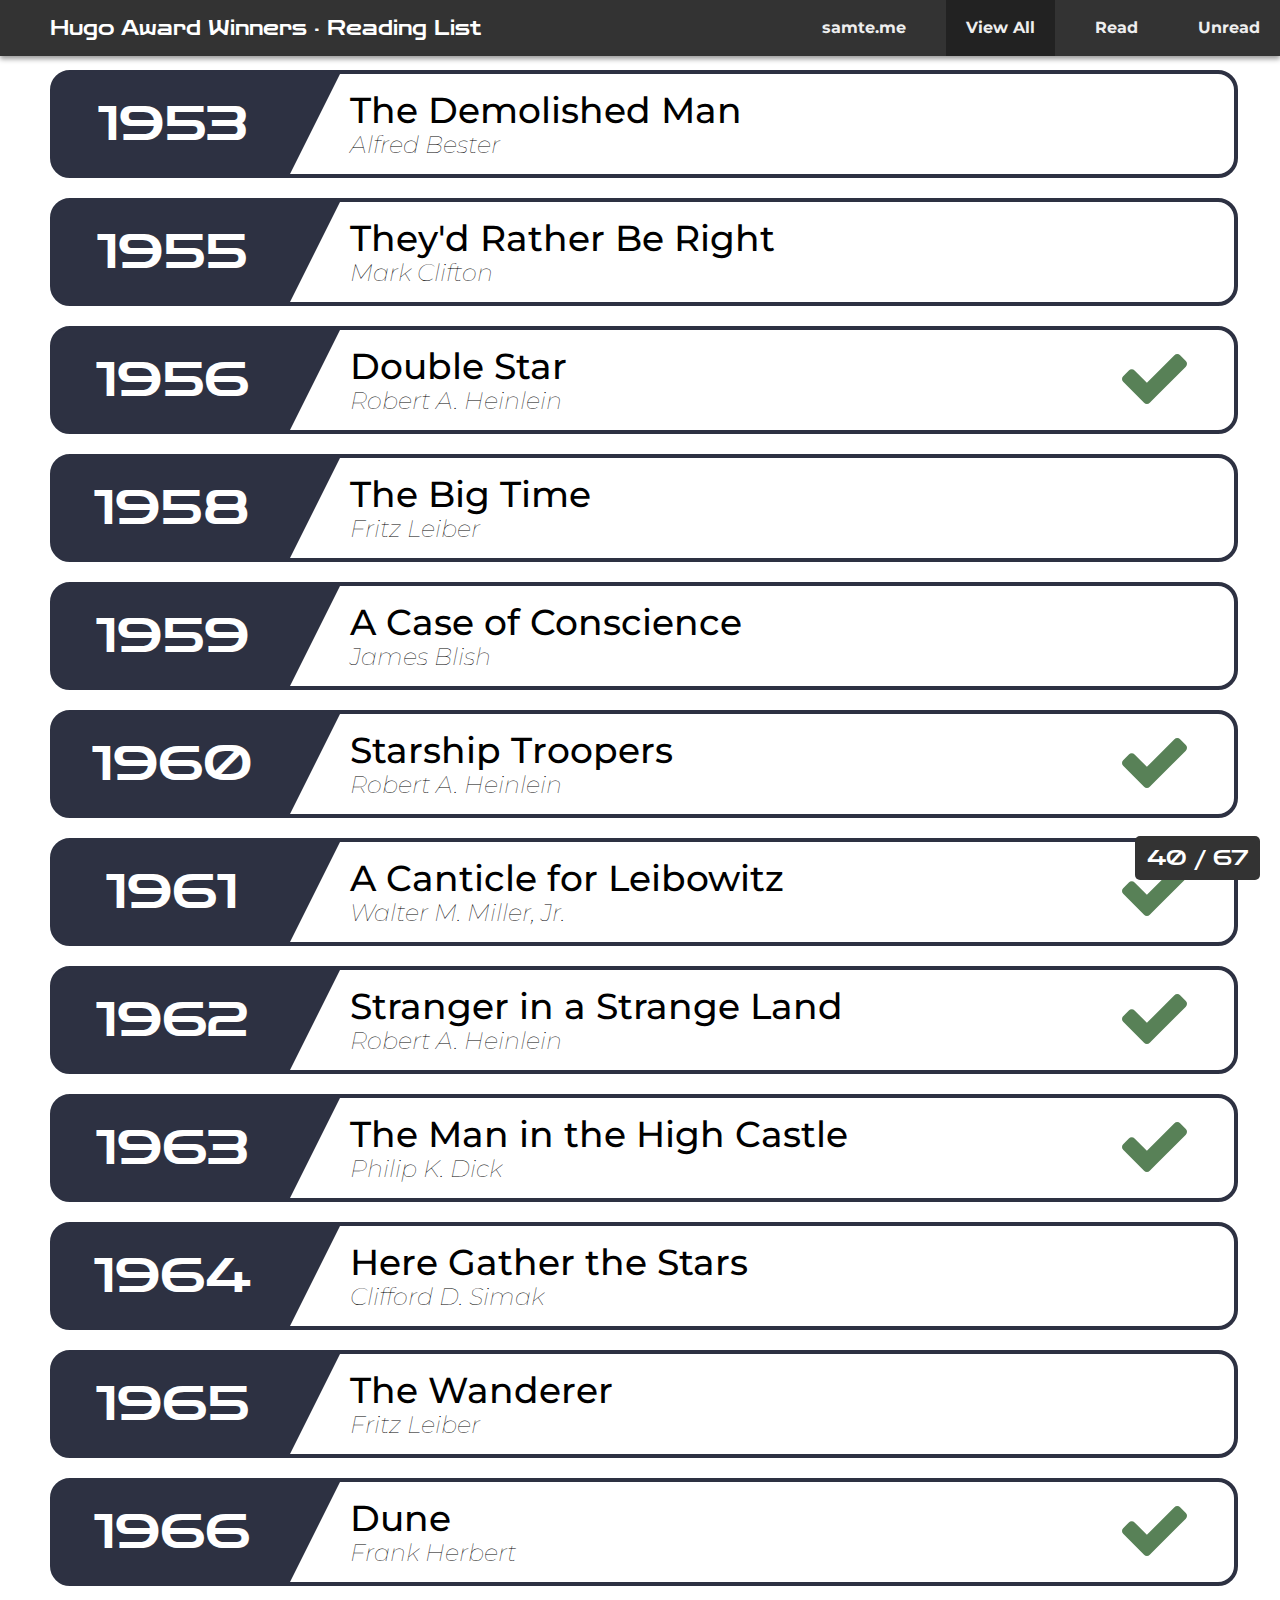
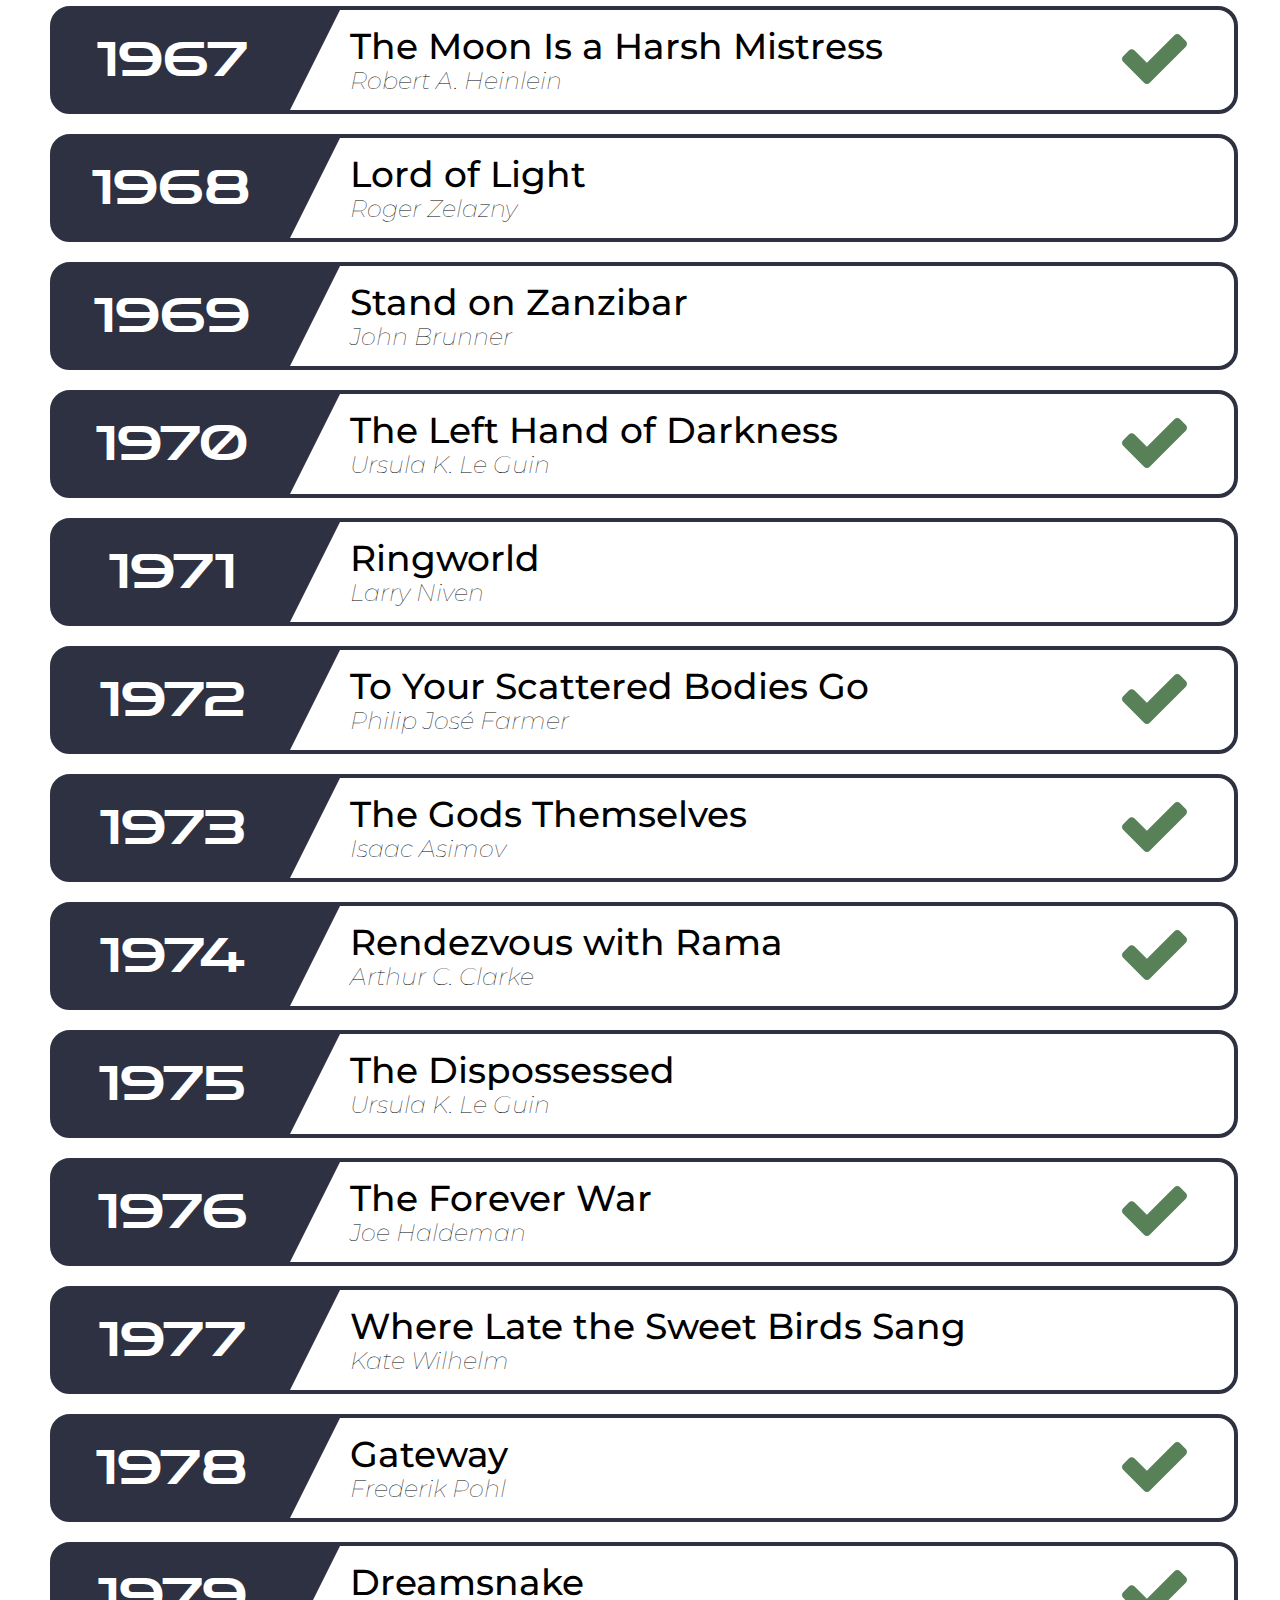
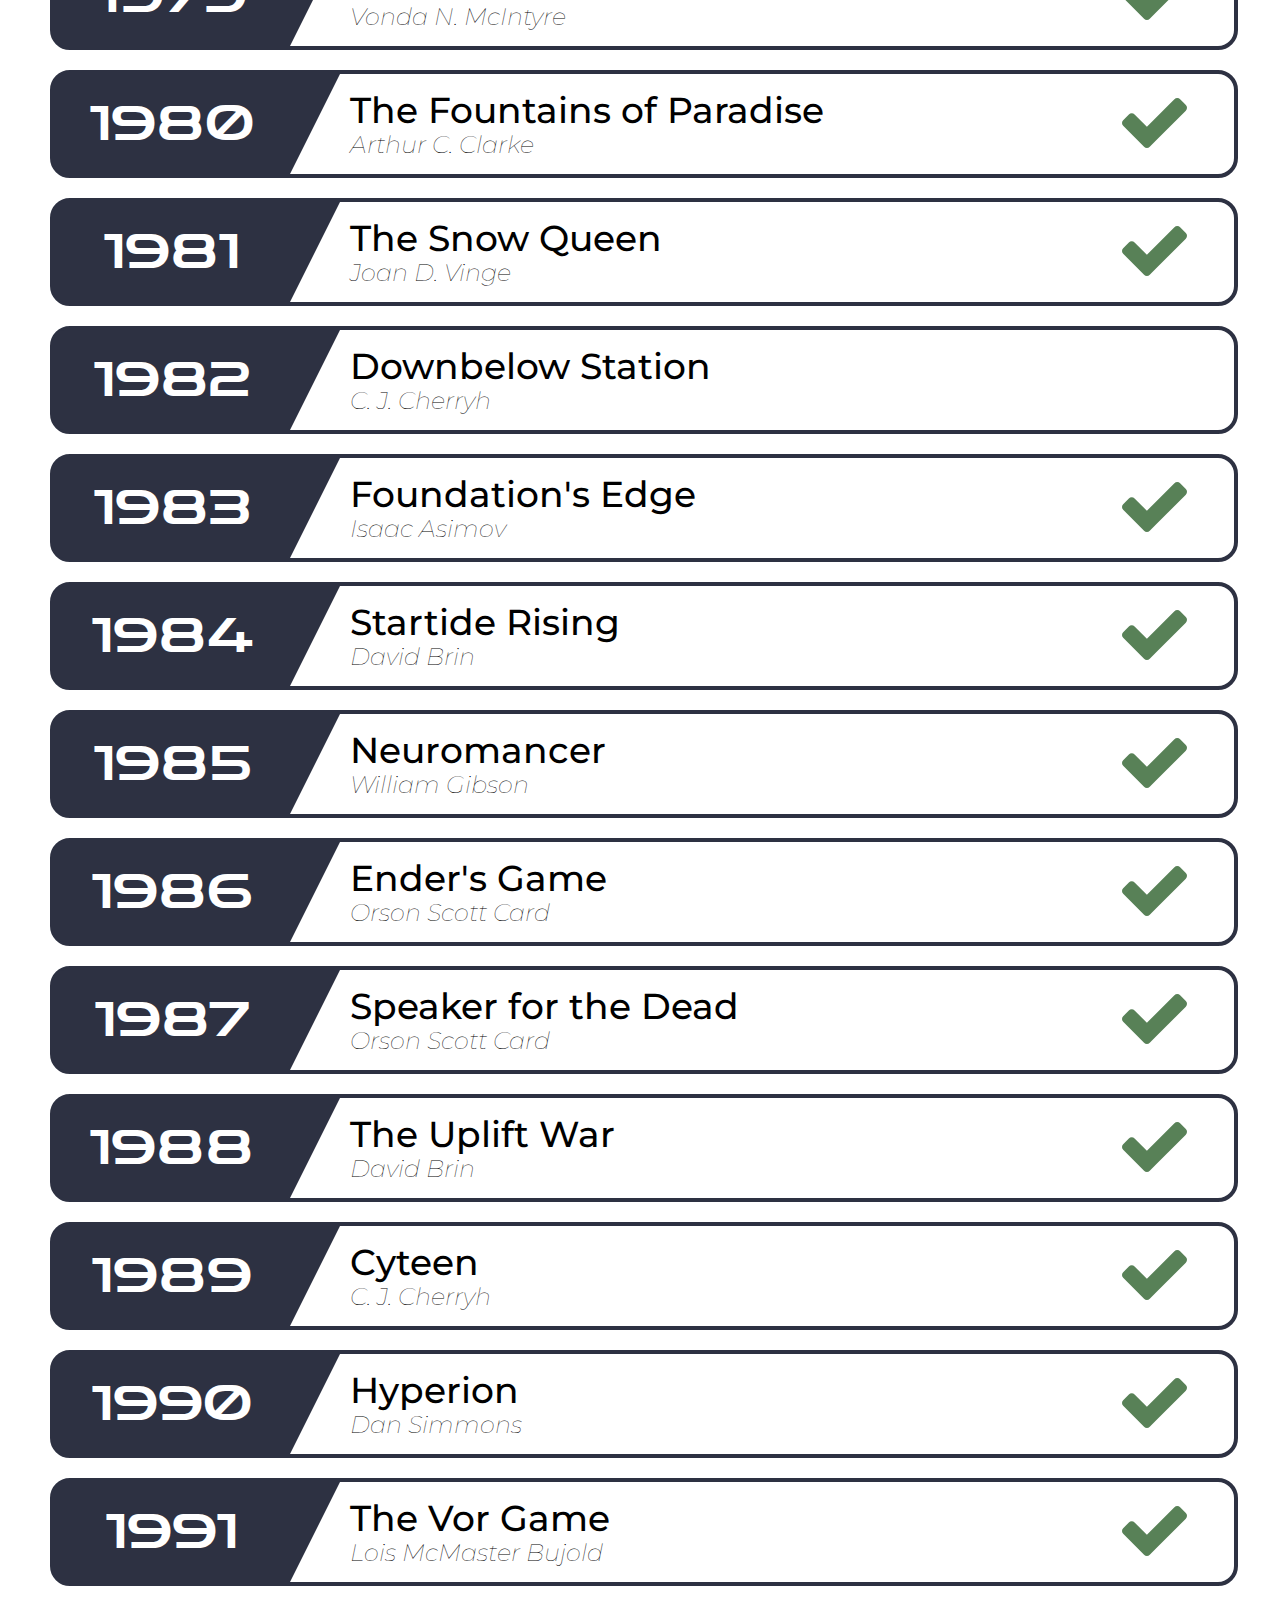
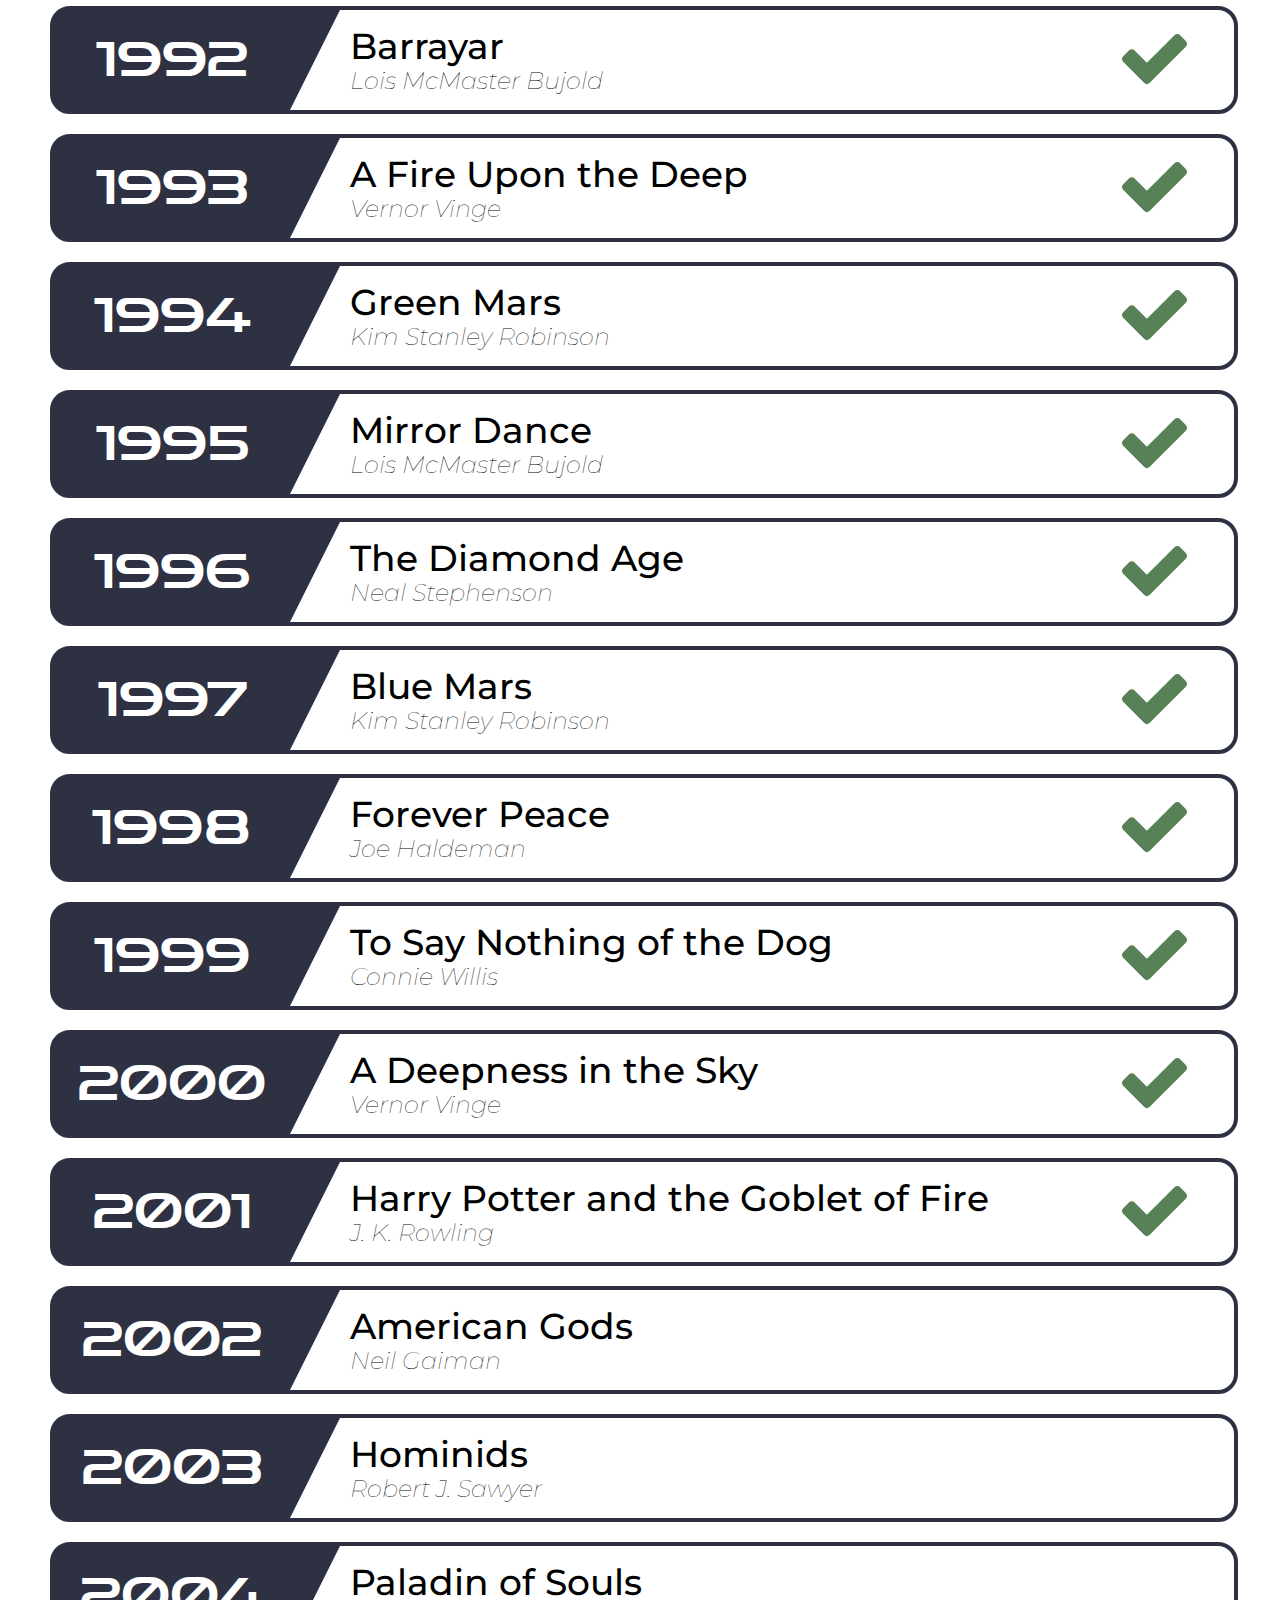
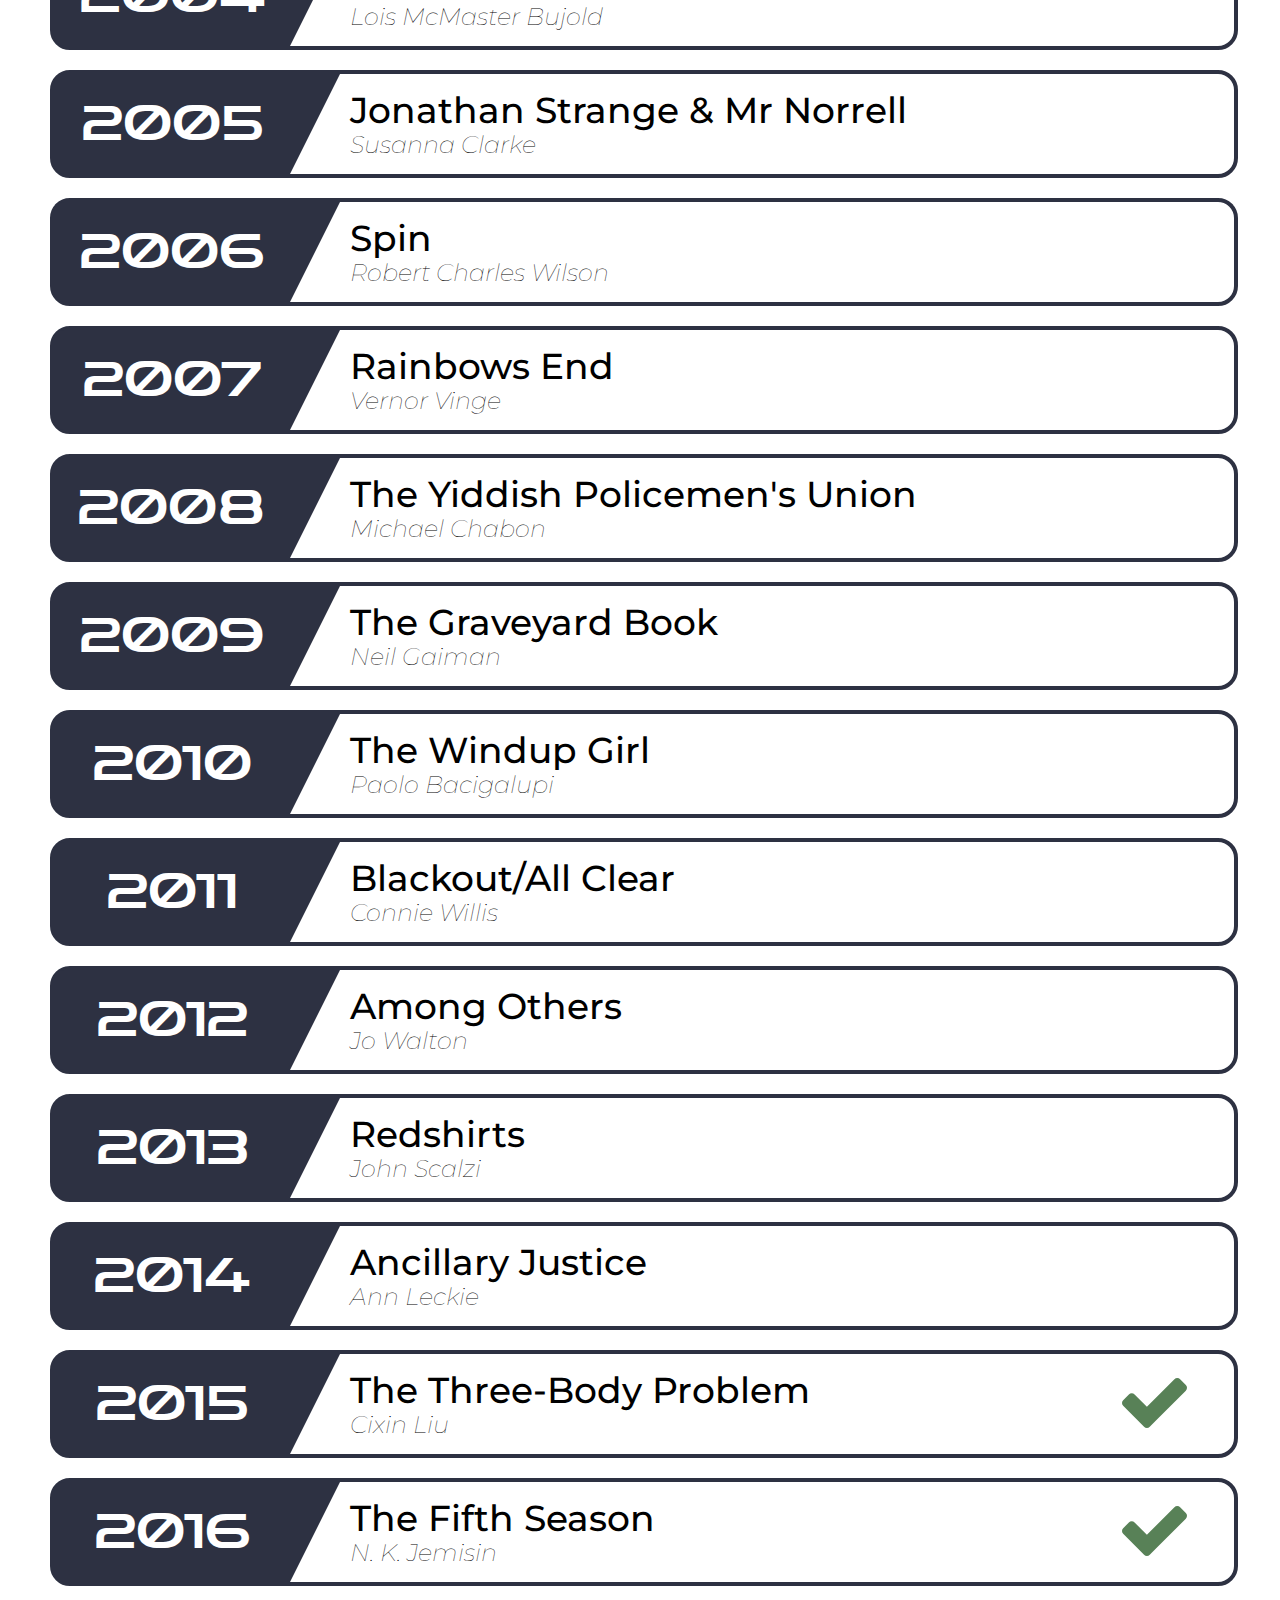
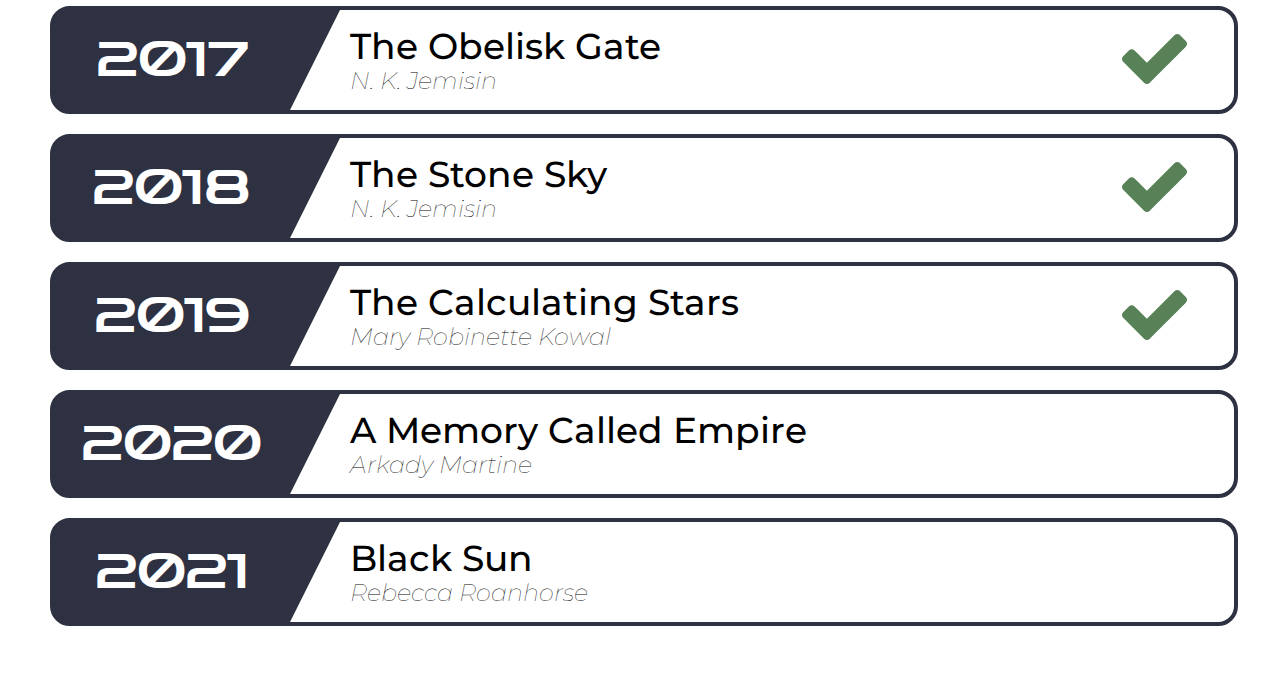
==== hugo.html @ 1e3a509e "Add Hugo Award reading list" ====
<!DOCTYPE html>
<!--[if lte IE 6]><html class="preIE7 preIE8 preIE9"><![endif]-->
<!--[if IE 7]><html class="preIE8 preIE9"><![endif]-->
<!--[if IE 8]><html class="preIE9"><![endif]-->
<!--[if gte IE 9]><!--><html><!--<![endif]-->
<head>
  <meta charset="UTF-8">
  <meta name="viewport" content="width=device-width,initial-scale=1">
    <title>samte.me &middot; Hugo Award List</title>
  <meta name="author" content="Samuel Ellis">
  <meta name="description" content="Samuel Ellis portfolio website">
  <meta name="keywords" content="Samuel Ellis, samte.me, Hugo, Hugo Award">
  <link href="https://fonts.googleapis.com/css2?family=Zen+Dots&display=swap" rel="stylesheet">
  <link href="https://fonts.googleapis.com/css2?family=Montserrat:ital,wght@0,500;1,100&display=swap" rel="stylesheet">
  <link rel="stylesheet" href="reset.css" type="text/css">
  <link rel="stylesheet" href="hugo-style.css" type="text/css">
</head>

<body>

<div class="parent">
  <div class="navbar">
    <div class="navbar-title"><h2>Hugo Award Winners &middot; Reading List</h2></div>
    <div class="menu">
      <ul>
        <a href="http://samte.me"><li>samte.me</li></a>
        <a href="#" onclick="showAll()"><li class="active" id="view-all">View All</li></a>
        <a href="#" onclick="filterRead()"><li id="view-read">Read</li></a>
        <a href="#" onclick="filterUnread()"><li id="view-unread">Unread</li></a>
      </ul>
    </div>
  </div>
</div>

<div id="progress"></div>

<section class="book-list">
  
<div class="book">
  <div class="year"><h2>1953</h2></div><div class="triangle-topleft"></div>
  <div class="vert-stack">
    <div class="title">The Demolished Man</div>
    <div class="author">Alfred Bester</div>
  </div>
  <div class="completed"><img src="check-green.svg"></div>
</div>
<div class="book">
  <div class="year"><h2>1955</h2></div><div class="triangle-topleft"></div>
  <div class="vert-stack">
    <div class="title">They'd Rather Be Right</div>
    <div class="author">Mark Clifton</div>
  </div>
  <div class="completed"><img src="check-green.svg"></div>
</div>
<div class="book already-read">
  <div class="year"><h2>1956</h2></div><div class="triangle-topleft"></div>
  <div class="vert-stack">
    <div class="title">Double Star</div>
    <div class="author">Robert A. Heinlein</div>
  </div>
  <div class="completed"><img src="check-green.svg"></div>
</div>
<div class="book">
  <div class="year"><h2>1958</h2></div><div class="triangle-topleft"></div>
  <div class="vert-stack">
    <div class="title">The Big Time</div>
    <div class="author">Fritz Leiber</div>
  </div>
  <div class="completed"><img src="check-green.svg"></div>
</div>
<div class="book">
  <div class="year"><h2>1959</h2></div><div class="triangle-topleft"></div>
  <div class="vert-stack">
    <div class="title">A Case of Conscience</div>
    <div class="author">James Blish</div>
  </div>
  <div class="completed"><img src="check-green.svg"></div>
</div>
<div class="book already-read">
  <div class="year"><h2>1960</h2></div><div class="triangle-topleft"></div>
  <div class="vert-stack">
    <div class="title">Starship Troopers</div>
    <div class="author">Robert A. Heinlein</div>
  </div>
  <div class="completed"><img src="check-green.svg"></div>
</div>
<div class="book already-read">
  <div class="year"><h2>1961</h2></div><div class="triangle-topleft"></div>
  <div class="vert-stack">
    <div class="title">A Canticle for Leibowitz</div>
    <div class="author">Walter M. Miller, Jr.</div>
  </div>
  <div class="completed"><img src="check-green.svg"></div>
</div>
<div class="book already-read">
  <div class="year"><h2>1962</h2></div><div class="triangle-topleft"></div>
  <div class="vert-stack">
    <div class="title">Stranger in a Strange Land</div>
    <div class="author">Robert A. Heinlein</div>
  </div>
  <div class="completed"><img src="check-green.svg"></div>
</div>
<div class="book already-read">
  <div class="year"><h2>1963</h2></div><div class="triangle-topleft"></div>
  <div class="vert-stack">
    <div class="title">The Man in the High Castle</div>
    <div class="author">Philip K. Dick</div>
  </div>
  <div class="completed"><img src="check-green.svg"></div>
</div>
<div class="book">
  <div class="year"><h2>1964</h2></div><div class="triangle-topleft"></div>
  <div class="vert-stack">
    <div class="title">Here Gather the Stars</div>
    <div class="author">Clifford D. Simak</div>
  </div>
  <div class="completed"><img src="check-green.svg"></div>
</div>
<div class="book">
  <div class="year"><h2>1965</h2></div><div class="triangle-topleft"></div>
  <div class="vert-stack">
    <div class="title">The Wanderer</div>
    <div class="author">Fritz Leiber</div>
  </div>
  <div class="completed"><img src="check-green.svg"></div>
</div>
<div class="book already-read">
  <div class="year"><h2>1966</h2></div><div class="triangle-topleft"></div>
  <div class="vert-stack">
    <div class="title">Dune</div>
    <div class="author">Frank Herbert</div>
  </div>
  <div class="completed"><img src="check-green.svg"></div>
</div>
<div class="book already-read">
  <div class="year"><h2>1967</h2></div><div class="triangle-topleft"></div>
  <div class="vert-stack">
    <div class="title">The Moon Is a Harsh Mistress</div>
    <div class="author">Robert A. Heinlein</div>
  </div>
  <div class="completed"><img src="check-green.svg"></div>
</div>
<div class="book">
  <div class="year"><h2>1968</h2></div><div class="triangle-topleft"></div>
  <div class="vert-stack">
    <div class="title">Lord of Light</div>
    <div class="author">Roger Zelazny</div>
  </div>
  <div class="completed"><img src="check-green.svg"></div>
</div>
<div class="book">
  <div class="year"><h2>1969</h2></div><div class="triangle-topleft"></div>
  <div class="vert-stack">
    <div class="title">Stand on Zanzibar</div>
    <div class="author">John Brunner</div>
  </div>
  <div class="completed"><img src="check-green.svg"></div>
</div>
<div class="book already-read">
  <div class="year"><h2>1970</h2></div><div class="triangle-topleft"></div>
  <div class="vert-stack">
    <div class="title">The Left Hand of Darkness</div>
    <div class="author">Ursula K. Le Guin</div>
  </div>
  <div class="completed"><img src="check-green.svg"></div>
</div>
<div class="book">
  <div class="year"><h2>1971</h2></div><div class="triangle-topleft"></div>
  <div class="vert-stack">
    <div class="title">Ringworld</div>
    <div class="author">Larry Niven</div>
  </div>
  <div class="completed"><img src="check-green.svg"></div>
</div>
<div class="book already-read">
  <div class="year"><h2>1972</h2></div><div class="triangle-topleft"></div>
  <div class="vert-stack">
    <div class="title">To Your Scattered Bodies Go</div>
    <div class="author">Philip José Farmer</div>
  </div>
  <div class="completed"><img src="check-green.svg"></div>
</div>
<div class="book already-read">
  <div class="year"><h2>1973</h2></div><div class="triangle-topleft"></div>
  <div class="vert-stack">
    <div class="title">The Gods Themselves</div>
    <div class="author">Isaac Asimov</div>
  </div>
  <div class="completed"><img src="check-green.svg"></div>
</div>
<div class="book already-read">
  <div class="year"><h2>1974</h2></div><div class="triangle-topleft"></div>
  <div class="vert-stack">
    <div class="title">Rendezvous with Rama</div>
    <div class="author">Arthur C. Clarke</div>
  </div>
  <div class="completed"><img src="check-green.svg"></div>
</div>
<div class="book">
  <div class="year"><h2>1975</h2></div><div class="triangle-topleft"></div>
  <div class="vert-stack">
    <div class="title">The Dispossessed</div>
    <div class="author">Ursula K. Le Guin</div>
  </div>
  <div class="completed"><img src="check-green.svg"></div>
</div>
<div class="book already-read">
  <div class="year"><h2>1976</h2></div><div class="triangle-topleft"></div>
  <div class="vert-stack">
    <div class="title">The Forever War</div>
    <div class="author">Joe Haldeman</div>
  </div>
  <div class="completed"><img src="check-green.svg"></div>
</div>
<div class="book">
  <div class="year"><h2>1977</h2></div><div class="triangle-topleft"></div>
  <div class="vert-stack">
    <div class="title">Where Late the Sweet Birds Sang</div>
    <div class="author">Kate Wilhelm</div>
  </div>
  <div class="completed"><img src="check-green.svg"></div>
</div>
<div class="book already-read">
  <div class="year"><h2>1978</h2></div><div class="triangle-topleft"></div>
  <div class="vert-stack">
    <div class="title">Gateway</div>
    <div class="author">Frederik Pohl</div>
  </div>
  <div class="completed"><img src="check-green.svg"></div>
</div>
<div class="book already-read">
  <div class="year"><h2>1979</h2></div><div class="triangle-topleft"></div>
  <div class="vert-stack">
    <div class="title">Dreamsnake</div>
    <div class="author">Vonda N. McIntyre</div>
  </div>
  <div class="completed"><img src="check-green.svg"></div>
</div>
<div class="book already-read">
  <div class="year"><h2>1980</h2></div><div class="triangle-topleft"></div>
  <div class="vert-stack">
    <div class="title">The Fountains of Paradise</div>
    <div class="author">Arthur C. Clarke</div>
  </div>
  <div class="completed"><img src="check-green.svg"></div>
</div>
<div class="book already-read">
  <div class="year"><h2>1981</h2></div><div class="triangle-topleft"></div>
  <div class="vert-stack">
    <div class="title">The Snow Queen</div>
    <div class="author">Joan D. Vinge</div>
  </div>
  <div class="completed"><img src="check-green.svg"></div>
</div>
<div class="book">
  <div class="year"><h2>1982</h2></div><div class="triangle-topleft"></div>
  <div class="vert-stack">
    <div class="title">Downbelow Station</div>
    <div class="author">C. J. Cherryh</div>
  </div>
  <div class="completed"><img src="check-green.svg"></div>
</div>
<div class="book already-read">
  <div class="year"><h2>1983</h2></div><div class="triangle-topleft"></div>
  <div class="vert-stack">
    <div class="title">Foundation's Edge</div>
    <div class="author">Isaac Asimov</div>
  </div>
  <div class="completed"><img src="check-green.svg"></div>
</div>
<div class="book already-read">
  <div class="year"><h2>1984</h2></div><div class="triangle-topleft"></div>
  <div class="vert-stack">
    <div class="title">Startide Rising</div>
    <div class="author">David Brin</div>
  </div>
  <div class="completed"><img src="check-green.svg"></div>
</div>
<div class="book already-read">
  <div class="year"><h2>1985</h2></div><div class="triangle-topleft"></div>
  <div class="vert-stack">
    <div class="title">Neuromancer</div>
    <div class="author">William Gibson</div>
  </div>
  <div class="completed"><img src="check-green.svg"></div>
</div>
<div class="book already-read">
  <div class="year"><h2>1986</h2></div><div class="triangle-topleft"></div>
  <div class="vert-stack">
    <div class="title">Ender's Game</div>
    <div class="author">Orson Scott Card</div>
  </div>
  <div class="completed"><img src="check-green.svg"></div>
</div>
<div class="book already-read">
  <div class="year"><h2>1987</h2></div><div class="triangle-topleft"></div>
  <div class="vert-stack">
    <div class="title">Speaker for the Dead</div>
    <div class="author">Orson Scott Card</div>
  </div>
  <div class="completed"><img src="check-green.svg"></div>
</div>
<div class="book already-read">
  <div class="year"><h2>1988</h2></div><div class="triangle-topleft"></div>
  <div class="vert-stack">
    <div class="title">The Uplift War</div>
    <div class="author">David Brin</div>
  </div>
  <div class="completed"><img src="check-green.svg"></div>
</div>
<div class="book already-read">
  <div class="year"><h2>1989</h2></div><div class="triangle-topleft"></div>
  <div class="vert-stack">
    <div class="title">Cyteen</div>
    <div class="author">C. J. Cherryh</div>
  </div>
  <div class="completed"><img src="check-green.svg"></div>
</div>
<div class="book already-read">
  <div class="year"><h2>1990</h2></div><div class="triangle-topleft"></div>
  <div class="vert-stack">
    <div class="title">Hyperion</div>
    <div class="author">Dan Simmons</div>
  </div>
  <div class="completed"><img src="check-green.svg"></div>
</div>
<div class="book already-read">
  <div class="year"><h2>1991</h2></div><div class="triangle-topleft"></div>
  <div class="vert-stack">
    <div class="title">The Vor Game</div>
    <div class="author">Lois McMaster Bujold</div>
  </div>
  <div class="completed"><img src="check-green.svg"></div>
</div>
<div class="book already-read">
  <div class="year"><h2>1992</h2></div><div class="triangle-topleft"></div>
  <div class="vert-stack">
    <div class="title">Barrayar</div>
    <div class="author">Lois McMaster Bujold</div>
  </div>
  <div class="completed"><img src="check-green.svg"></div>
</div>
<div class="book already-read">
  <div class="year"><h2>1993</h2></div><div class="triangle-topleft"></div>
  <div class="vert-stack">
    <div class="title">A Fire Upon the Deep</div>
    <div class="author">Vernor Vinge</div>
  </div>
  <div class="completed"><img src="check-green.svg"></div>
</div>
<div class="book already-read">
  <div class="year"><h2>1994</h2></div><div class="triangle-topleft"></div>
  <div class="vert-stack">
    <div class="title">Green Mars</div>
    <div class="author">Kim Stanley Robinson</div>
  </div>
  <div class="completed"><img src="check-green.svg"></div>
</div>
<div class="book already-read">
  <div class="year"><h2>1995</h2></div><div class="triangle-topleft"></div>
  <div class="vert-stack">
    <div class="title">Mirror Dance</div>
    <div class="author">Lois McMaster Bujold</div>
  </div>
  <div class="completed"><img src="check-green.svg"></div>
</div>
<div class="book already-read">
  <div class="year"><h2>1996</h2></div><div class="triangle-topleft"></div>
  <div class="vert-stack">
    <div class="title">The Diamond Age</div>
    <div class="author">Neal Stephenson</div>
  </div>
  <div class="completed"><img src="check-green.svg"></div>
</div>
<div class="book already-read">
  <div class="year"><h2>1997</h2></div><div class="triangle-topleft"></div>
  <div class="vert-stack">
    <div class="title">Blue Mars</div>
    <div class="author">Kim Stanley Robinson</div>
  </div>
  <div class="completed"><img src="check-green.svg"></div>
</div>
<div class="book already-read">
  <div class="year"><h2>1998</h2></div><div class="triangle-topleft"></div>
  <div class="vert-stack">
    <div class="title">Forever Peace</div>
    <div class="author">Joe Haldeman</div>
  </div>
  <div class="completed"><img src="check-green.svg"></div>
</div>
<div class="book already-read">
  <div class="year"><h2>1999</h2></div><div class="triangle-topleft"></div>
  <div class="vert-stack">
    <div class="title">To Say Nothing of the Dog</div>
    <div class="author">Connie Willis</div>
  </div>
  <div class="completed"><img src="check-green.svg"></div>
</div>
<div class="book already-read">
  <div class="year"><h2>2000</h2></div><div class="triangle-topleft"></div>
  <div class="vert-stack">
    <div class="title">A Deepness in the Sky</div>
    <div class="author">Vernor Vinge</div>
  </div>
  <div class="completed"><img src="check-green.svg"></div>
</div>
<div class="book already-read">
  <div class="year"><h2>2001</h2></div><div class="triangle-topleft"></div>
  <div class="vert-stack">
    <div class="title">Harry Potter and the Goblet of Fire</div>
    <div class="author">J. K. Rowling</div>
  </div>
  <div class="completed"><img src="check-green.svg"></div>
</div>
<div class="book">
  <div class="year"><h2>2002</h2></div><div class="triangle-topleft"></div>
  <div class="vert-stack">
    <div class="title">American Gods</div>
    <div class="author">Neil Gaiman</div>
  </div>
  <div class="completed"><img src="check-green.svg"></div>
</div>
<div class="book">
  <div class="year"><h2>2003</h2></div><div class="triangle-topleft"></div>
  <div class="vert-stack">
    <div class="title">Hominids</div>
    <div class="author">Robert J. Sawyer</div>
  </div>
  <div class="completed"><img src="check-green.svg"></div>
</div>
<div class="book">
  <div class="year"><h2>2004</h2></div><div class="triangle-topleft"></div>
  <div class="vert-stack">
    <div class="title">Paladin of Souls</div>
    <div class="author">Lois McMaster Bujold</div>
  </div>
  <div class="completed"><img src="check-green.svg"></div>
</div>
<div class="book">
  <div class="year"><h2>2005</h2></div><div class="triangle-topleft"></div>
  <div class="vert-stack">
    <div class="title">Jonathan Strange & Mr Norrell</div>
    <div class="author">Susanna Clarke</div>
  </div>
  <div class="completed"><img src="check-green.svg"></div>
</div>
<div class="book">
  <div class="year"><h2>2006</h2></div><div class="triangle-topleft"></div>
  <div class="vert-stack">
    <div class="title">Spin</div>
    <div class="author">Robert Charles Wilson</div>
  </div>
  <div class="completed"><img src="check-green.svg"></div>
</div>
<div class="book">
  <div class="year"><h2>2007</h2></div><div class="triangle-topleft"></div>
  <div class="vert-stack">
    <div class="title">Rainbows End</div>
    <div class="author">Vernor Vinge</div>
  </div>
  <div class="completed"><img src="check-green.svg"></div>
</div>
<div class="book">
  <div class="year"><h2>2008</h2></div><div class="triangle-topleft"></div>
  <div class="vert-stack">
    <div class="title">The Yiddish Policemen's Union</div>
    <div class="author">Michael Chabon</div>
  </div>
  <div class="completed"><img src="check-green.svg"></div>
</div>
<div class="book">
  <div class="year"><h2>2009</h2></div><div class="triangle-topleft"></div>
  <div class="vert-stack">
    <div class="title">The Graveyard Book</div>
    <div class="author">Neil Gaiman</div>
  </div>
  <div class="completed"><img src="check-green.svg"></div>
</div>
<div class="book">
  <div class="year"><h2>2010</h2></div><div class="triangle-topleft"></div>
  <div class="vert-stack">
    <div class="title">The Windup Girl</div>
    <div class="author">Paolo Bacigalupi</div>
  </div>
  <div class="completed"><img src="check-green.svg"></div>
</div>
<div class="book">
  <div class="year"><h2>2011</h2></div><div class="triangle-topleft"></div>
  <div class="vert-stack">
    <div class="title">Blackout/All Clear</div>
    <div class="author">Connie Willis</div>
  </div>
  <div class="completed"><img src="check-green.svg"></div>
</div>
<div class="book">
  <div class="year"><h2>2012</h2></div><div class="triangle-topleft"></div>
  <div class="vert-stack">
    <div class="title">Among Others</div>
    <div class="author">Jo Walton</div>
  </div>
  <div class="completed"><img src="check-green.svg"></div>
</div>
<div class="book">
  <div class="year"><h2>2013</h2></div><div class="triangle-topleft"></div>
  <div class="vert-stack">
    <div class="title">Redshirts</div>
    <div class="author">John Scalzi</div>
  </div>
  <div class="completed"><img src="check-green.svg"></div>
</div>
<div class="book">
  <div class="year"><h2>2014</h2></div><div class="triangle-topleft"></div>
  <div class="vert-stack">
    <div class="title">Ancillary Justice</div>
    <div class="author">Ann Leckie</div>
  </div>
  <div class="completed"><img src="check-green.svg"></div>
</div>
<div class="book already-read">
  <div class="year"><h2>2015</h2></div><div class="triangle-topleft"></div>
  <div class="vert-stack">
    <div class="title">The Three-Body Problem</div>
    <div class="author">Cixin Liu</div>
  </div>
  <div class="completed"><img src="check-green.svg"></div>
</div>
<div class="book already-read">
  <div class="year"><h2>2016</h2></div><div class="triangle-topleft"></div>
  <div class="vert-stack">
    <div class="title">The Fifth Season</div>
    <div class="author">N. K. Jemisin</div>
  </div>
  <div class="completed"><img src="check-green.svg"></div>
</div>
<div class="book already-read">
  <div class="year"><h2>2017</h2></div><div class="triangle-topleft"></div>
  <div class="vert-stack">
    <div class="title">The Obelisk Gate</div>
    <div class="author">N. K. Jemisin</div>
  </div>
  <div class="completed"><img src="check-green.svg"></div>
</div>
<div class="book already-read">
  <div class="year"><h2>2018</h2></div><div class="triangle-topleft"></div>
  <div class="vert-stack">
    <div class="title">The Stone Sky</div>
    <div class="author">N. K. Jemisin</div>
  </div>
  <div class="completed"><img src="check-green.svg"></div>
</div>
<div class="book already-read">
  <div class="year"><h2>2019</h2></div><div class="triangle-topleft"></div>
  <div class="vert-stack">
    <div class="title">The Calculating Stars</div>
    <div class="author">Mary Robinette Kowal</div>
  </div>
  <div class="completed"><img src="check-green.svg"></div>
</div>
<div class="book">
  <div class="year"><h2>2020</h2></div><div class="triangle-topleft"></div>
  <div class="vert-stack">
    <div class="title">A Memory Called Empire</div>
    <div class="author">Arkady Martine</div>
  </div>
  <div class="completed"><img src="check-green.svg"></div>
</div>
<div class="book">
  <div class="year"><h2>2021</h2></div><div class="triangle-topleft"></div>
  <div class="vert-stack">
    <div class="title">Black Sun</div>
    <div class="author">Rebecca Roanhorse</div>
  </div>
  <div class="completed"><img src="check-green.svg"></div>
</div>


</section>

</body>  

<script type="text/javascript" src="hugo.js"></script>

</html>
---- hugo-style.css ----
/*
Basic Styling
*/

* {
  font-family: 'Montserrat', Helvetica, sans-serif;
}

body {
  font-family: 'Montserrat', Helvetica, sans-serif;
}

/*
Navbar
*/

.parent {
  position: fixed;
  top: 0;
  left: 0;
  margin: auto;
  width: 100%;
  box-shadow: 0 3px 5px 0 rgba(0,0,0,.4);
}
.navbar {
  display: flex;
  justify-content: space-between;
  background-color: #333;
}
.navbar-title {
	display: flex;
}
.navbar-title h2 {
	display: flex;
	align-items: center;
	padding-left: 50px;
	font-family: 'Zen Dots', cursive;
	font-size: 20px;	
	color: #fff;
}
.menu {
  display: flex;
  align-items: center;
}
.menu ul {
  display: flex;
  justify-content: flex-end;
  align-items: center;
  list-style: none;
}
.menu li {
  padding: 20px;
  margin-left: 20px;
  font-size: 16px;
  font-weight: bold;
}
.menu li:hover {
	background-color: #222;
}
.menu li.active {
	background-color: #222;
}
.menu a {
	text-decoration: none;
	color: #eee;
}

/*
Progress tracker
*/

#progress {
	position: fixed;
	background-color: #333;
	bottom: 20px;
	right: 20px;
	padding: 12px;
	border-radius: 5px;
	font-family: 'Zen Dots', cursive;
	font-size: 20px;	
	color: #fff;
}

/*
Book list holder
*/

.book-list {
	padding: 50px;
	display: flex;
	flex-direction: column;
}

/*
Individual Book styling
*/

.triangle-topleft {
	width: 0;
	height: 0;
	border-style: solid;
	border-width: 100px 50px 0 0;
	border-color: #2d3142 transparent transparent transparent;
}

.book {
	display: flex;
	flex-direction: row;
	align-items: center;
	width: 100%;
	margin-top: 20px;
	height: 100px;
	border: 4px solid #2D3142;
	border-radius: 20px;
}

.book > .completed {
	display: none;
}
.already-read > .completed {
	display: block;
}

.year {
	display: flex;
	flex-basis: 20%;
	height: 100%;
	border-radius: 10px 0 0 10px;
	background-color: #2D3142;
	align-items: center;
	justify-content: center;
}
.year > h2 {
	font-family: 'Zen Dots', cursive;
	font-size: 48px;	
	color: #fff;
}

.vert-stack {
	display: flex;
	flex-direction: column;
	flex-basis: 65%;
	padding-left: 10px;
}

.title {
	font-size: 36px;
	font-weight: 500;
	padding-bottom: 5px;
}

.author {
	font-weight: 100;
	font-style: italic;
	font-size: 24px;
}

.completed {
	padding: 5px;
}
.completed > img {
	height: 50px;
}

/*
Used to hide elements when filtering
*/

.hidden {
	display: none;
}
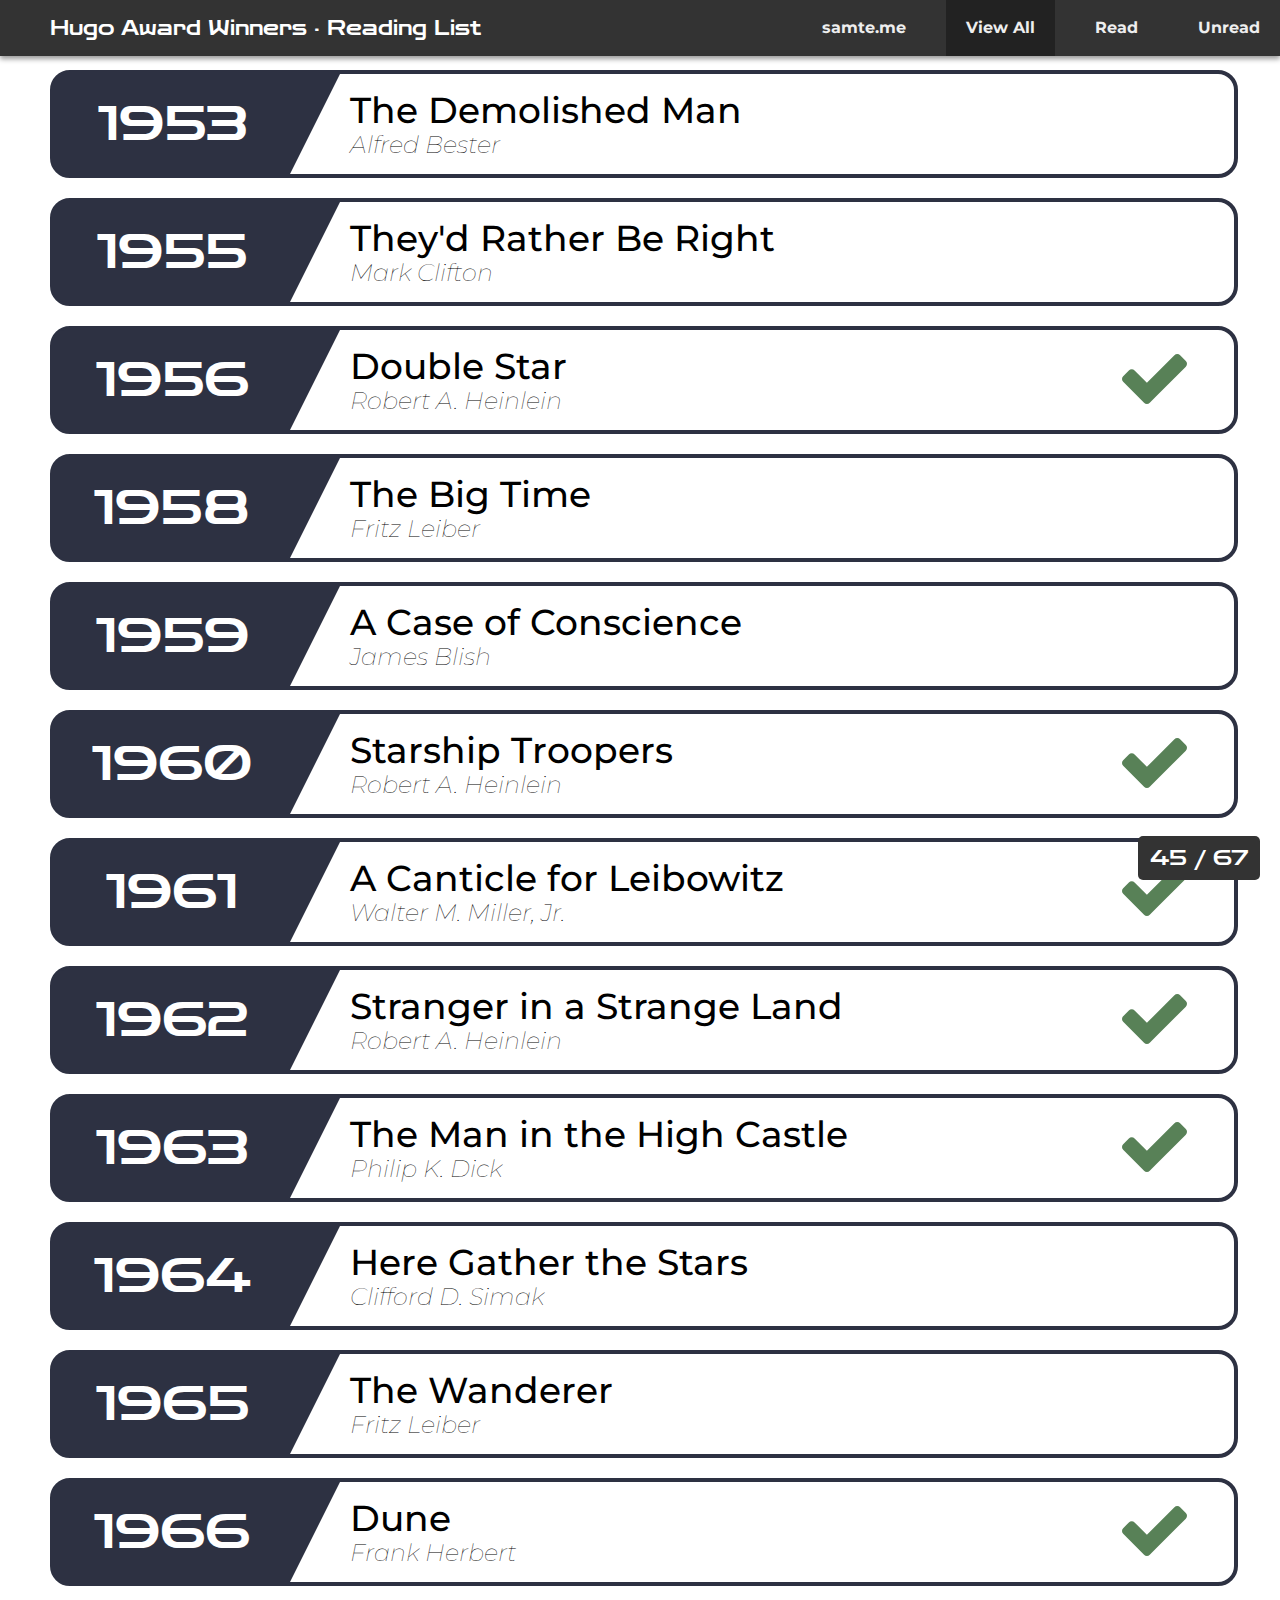
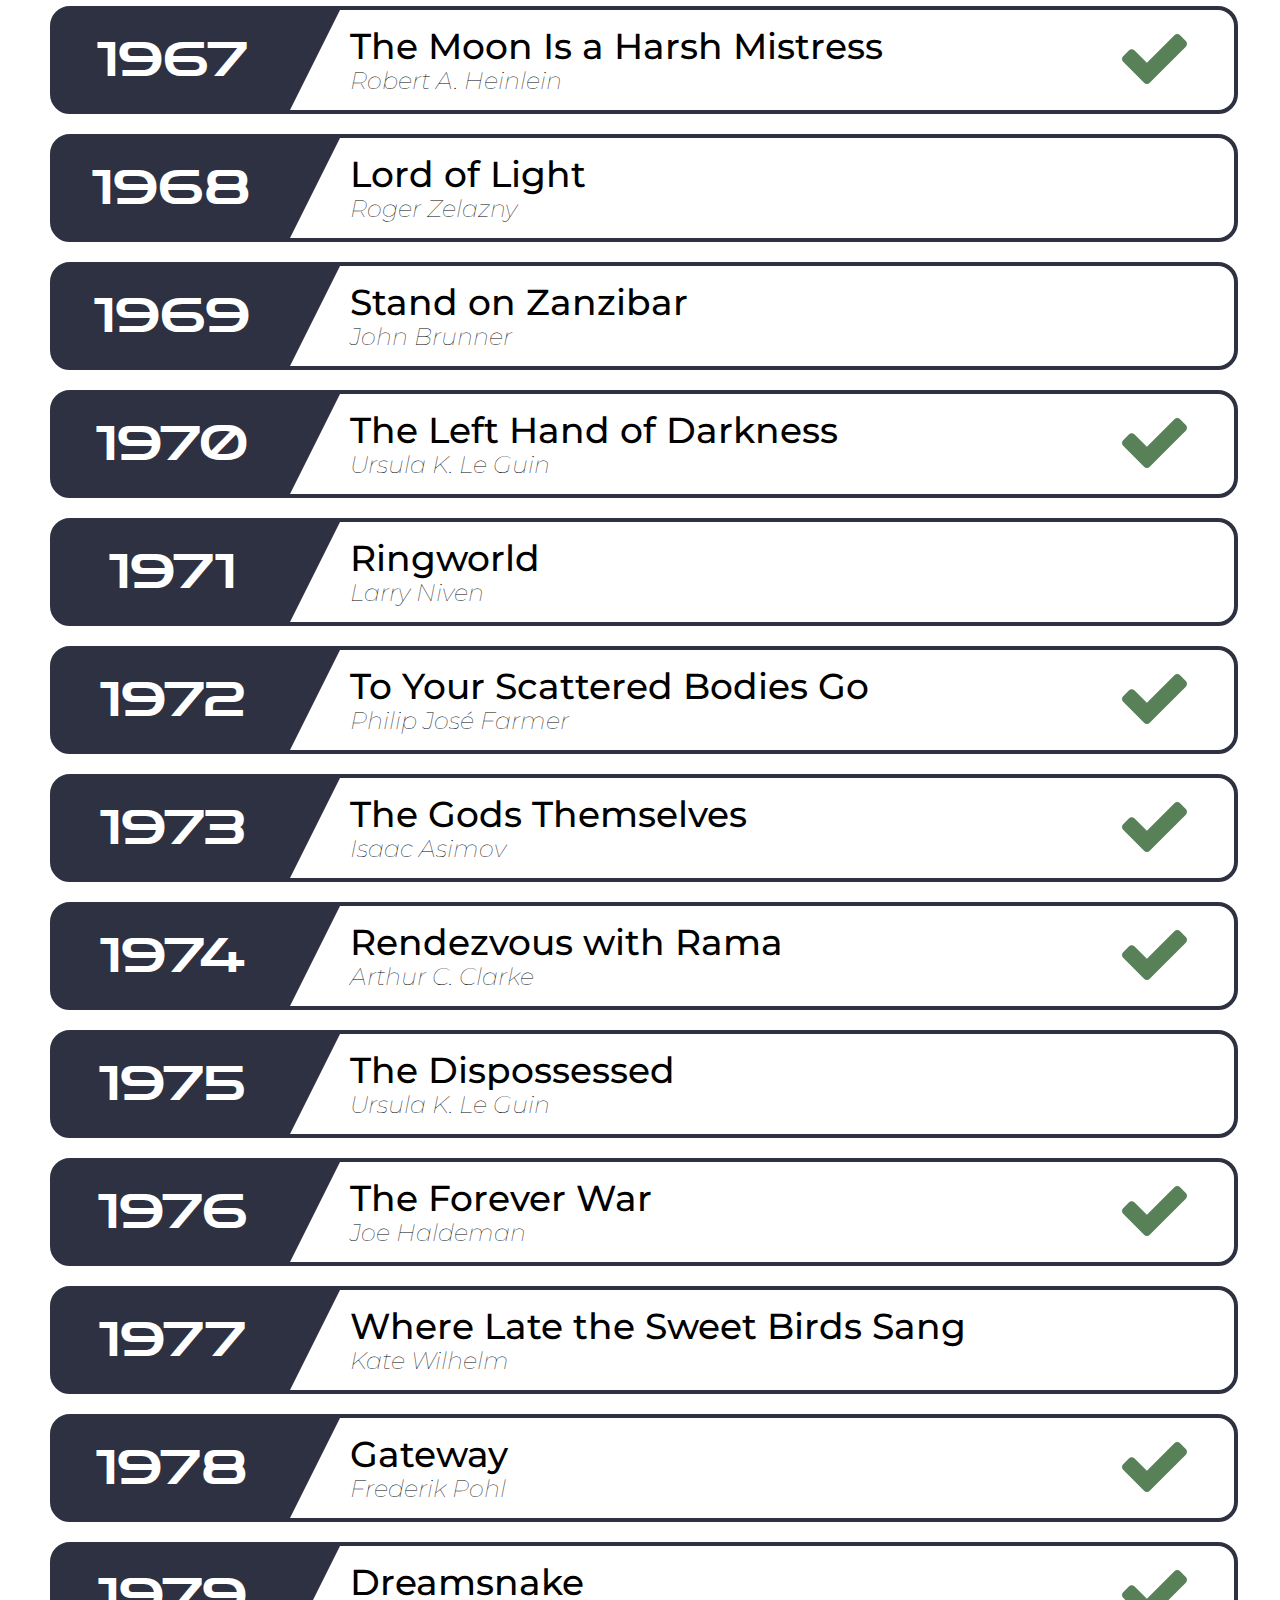
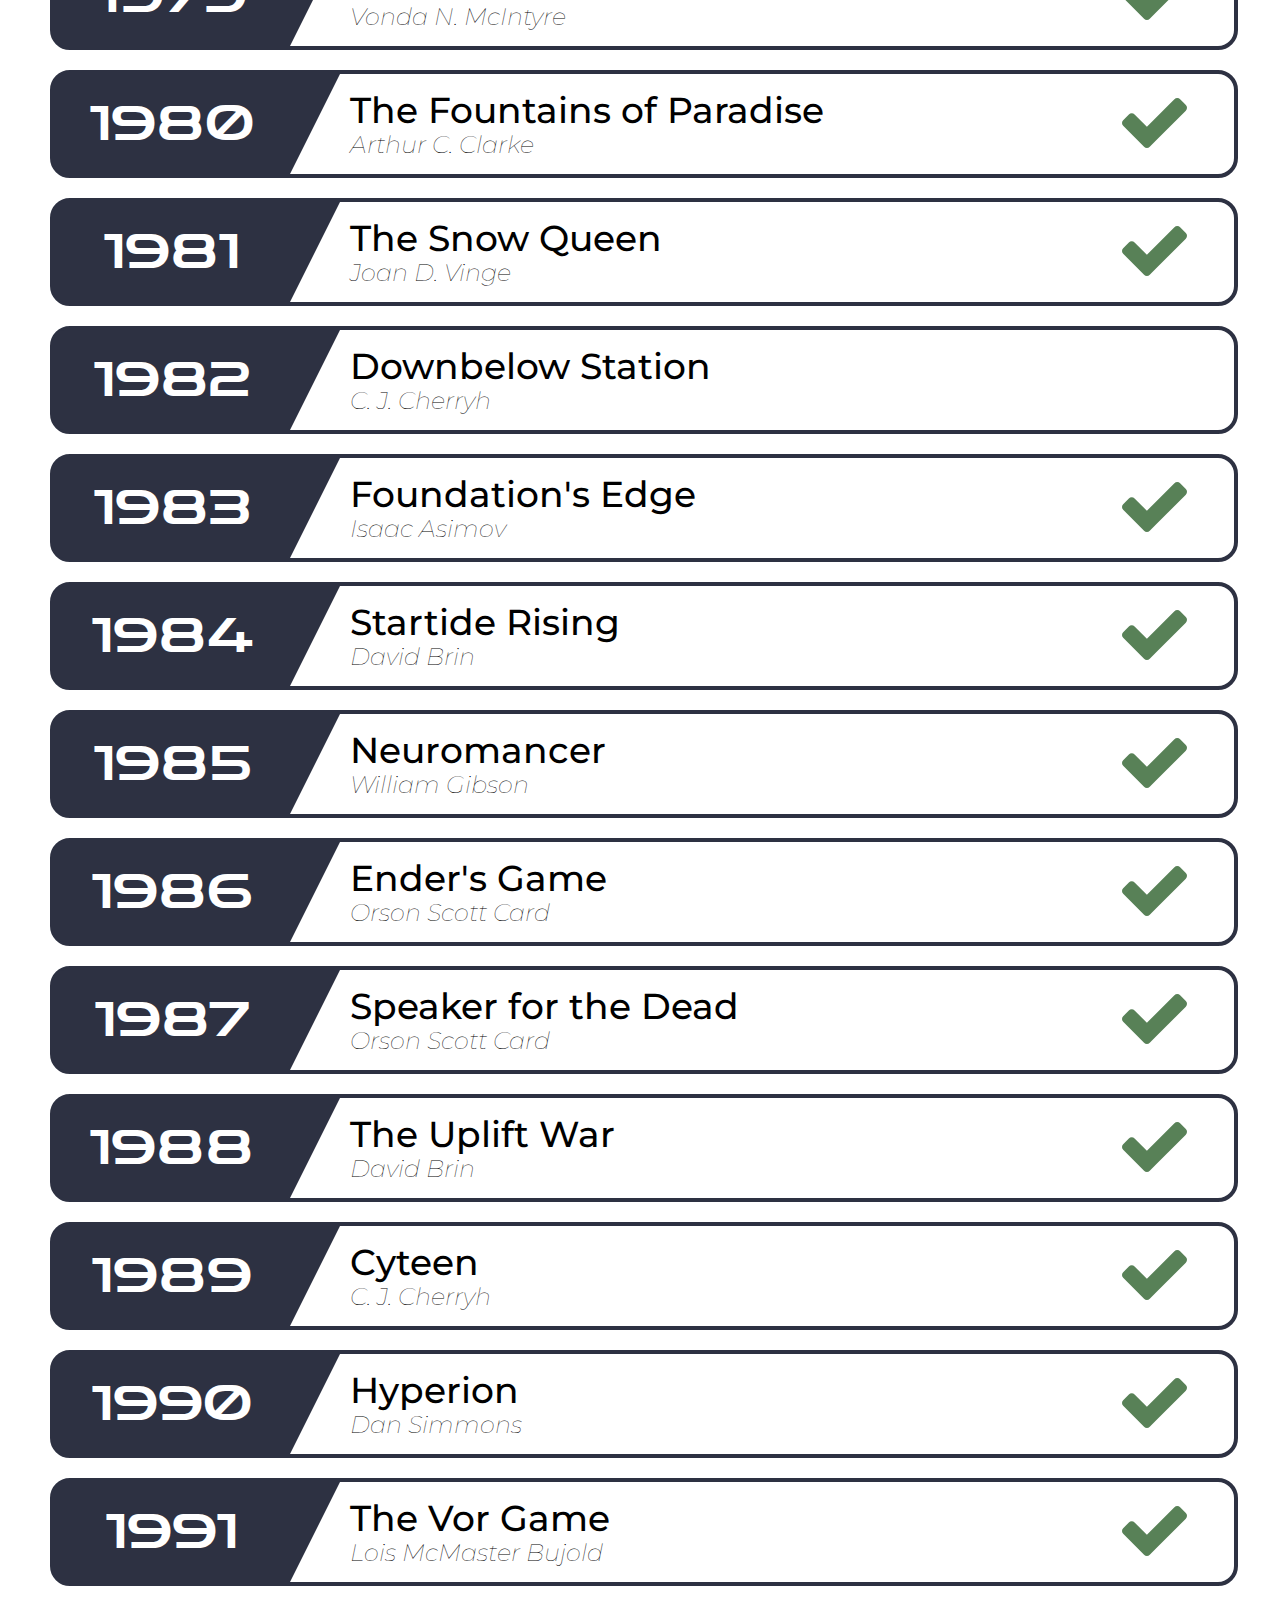
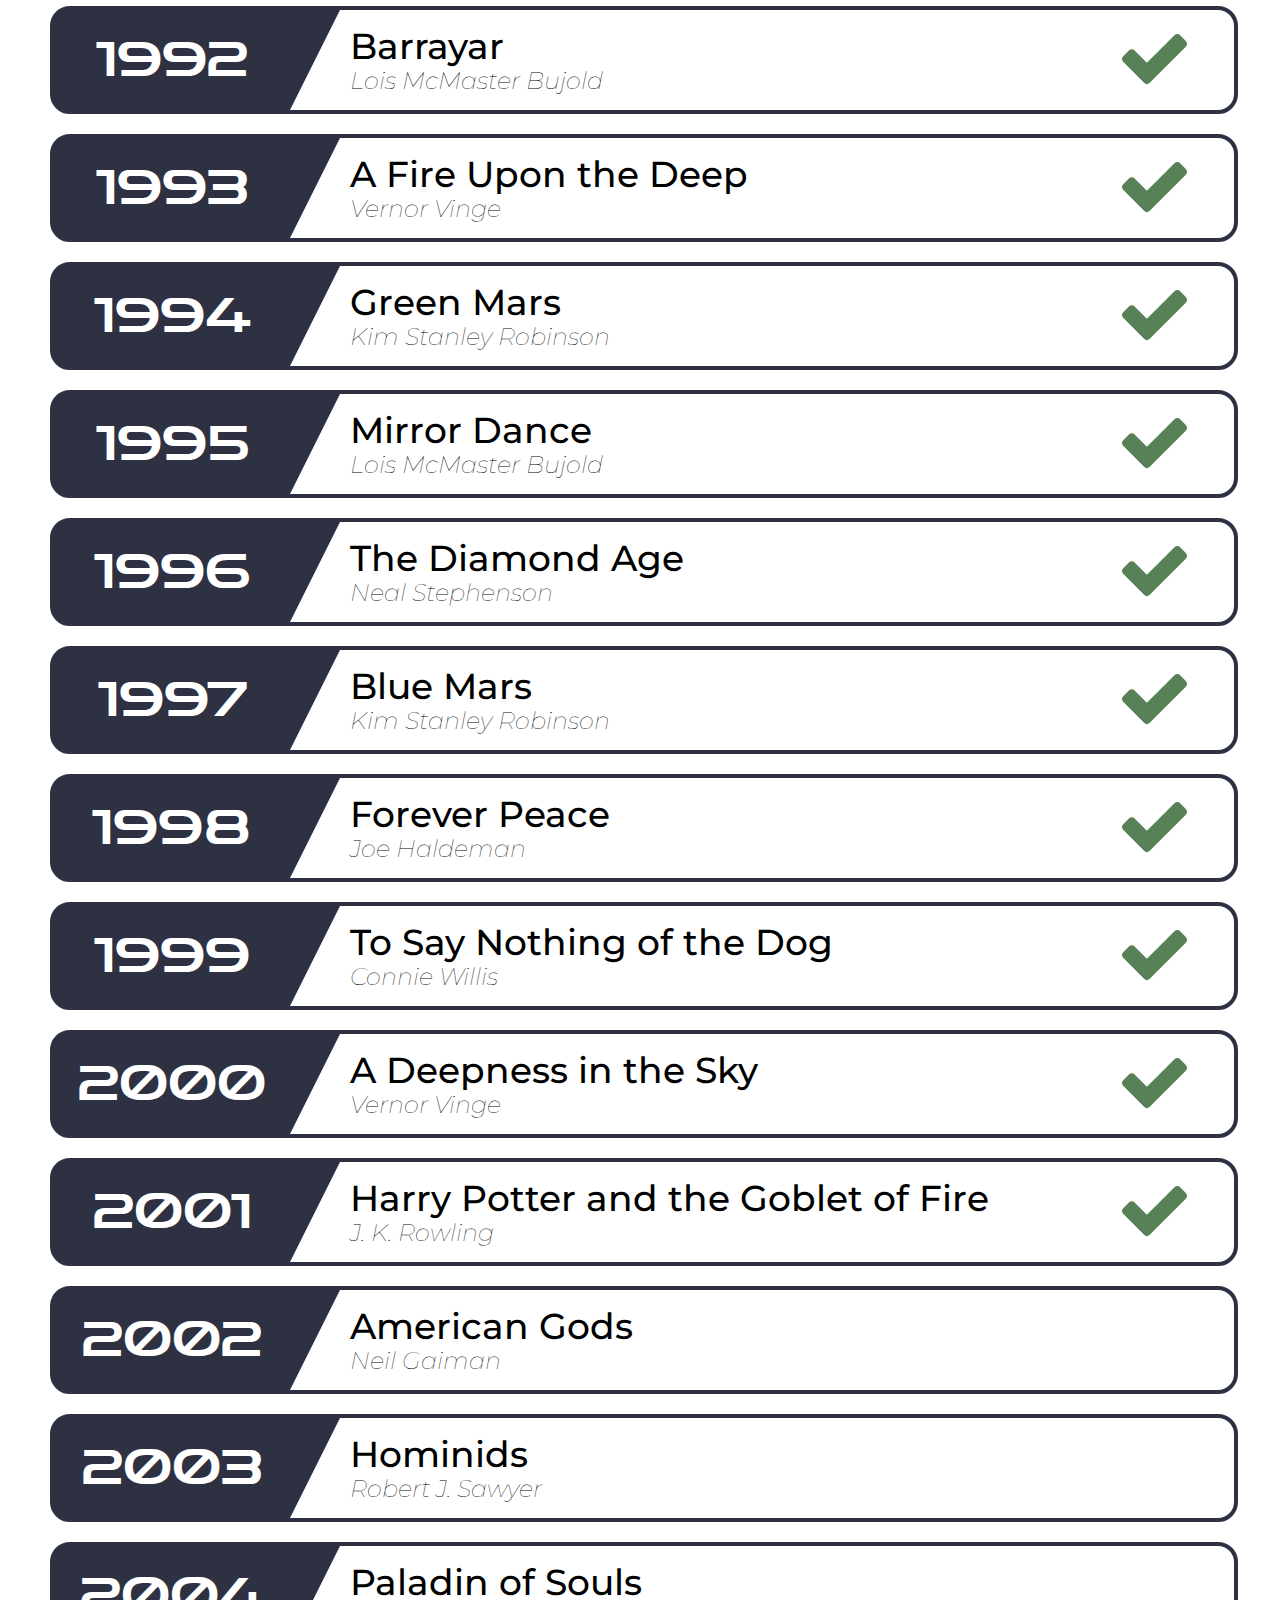
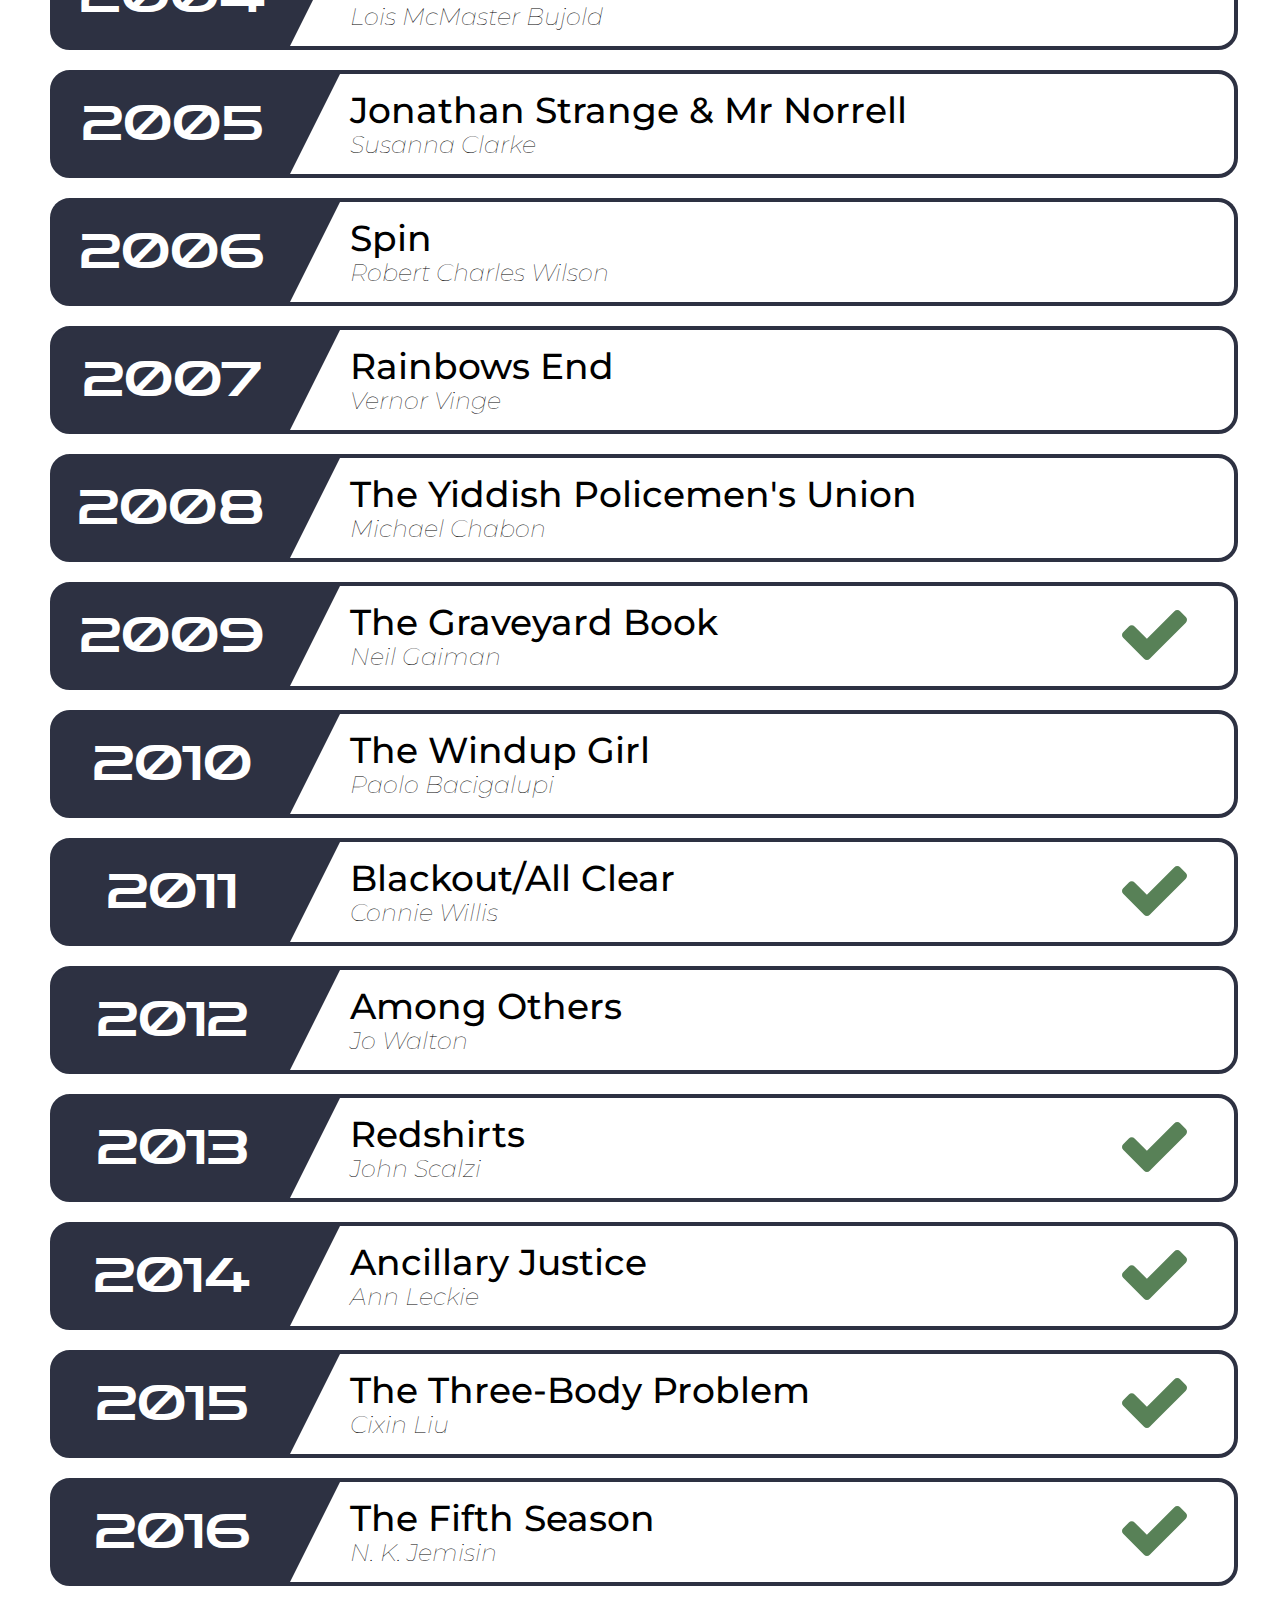
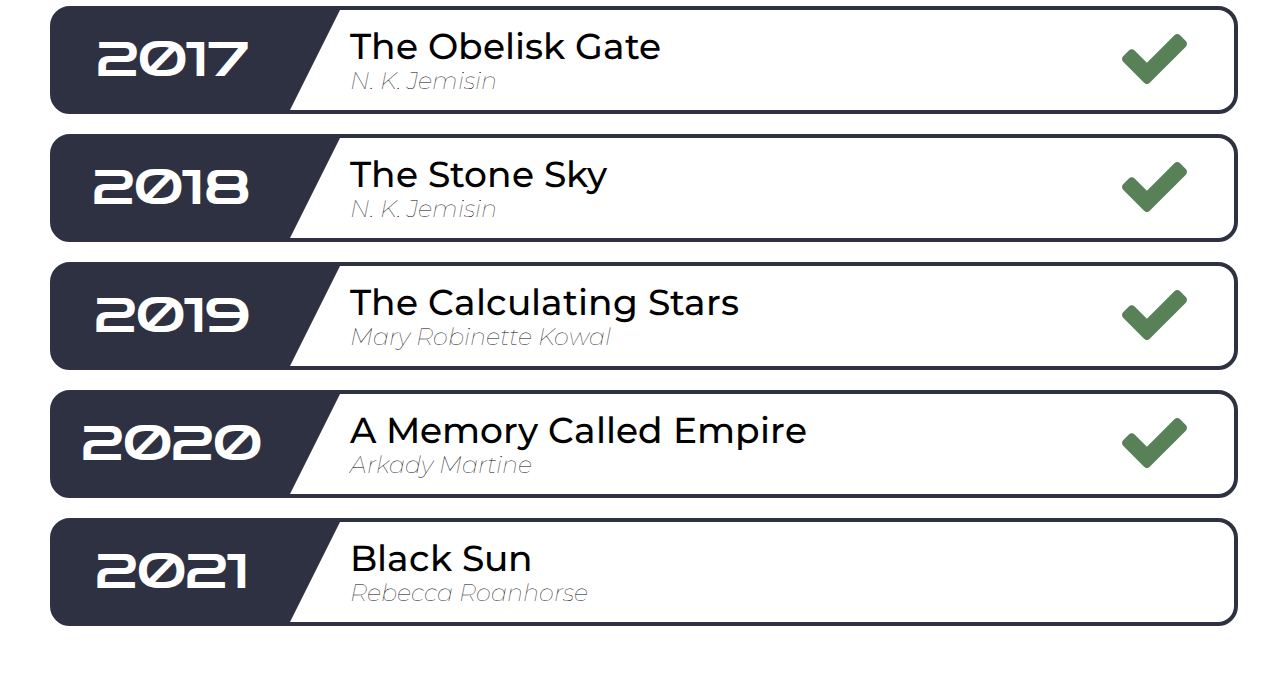
==== commit 543bb472: "Update read list 5-9-24" ====
--- a/hugo.html
+++ b/hugo.html
@@ -468,7 +468,7 @@
   </div>
   <div class="completed"><img src="check-green.svg"></div>
 </div>
-<div class="book">
+<div class="book already-read">
   <div class="year"><h2>2009</h2></div><div class="triangle-topleft"></div>
   <div class="vert-stack">
     <div class="title">The Graveyard Book</div>
@@ -484,7 +484,7 @@
   </div>
   <div class="completed"><img src="check-green.svg"></div>
 </div>
-<div class="book">
+<div class="book already-read">
   <div class="year"><h2>2011</h2></div><div class="triangle-topleft"></div>
   <div class="vert-stack">
     <div class="title">Blackout/All Clear</div>
@@ -500,7 +500,7 @@
   </div>
   <div class="completed"><img src="check-green.svg"></div>
 </div>
-<div class="book">
+<div class="book already-read">
   <div class="year"><h2>2013</h2></div><div class="triangle-topleft"></div>
   <div class="vert-stack">
     <div class="title">Redshirts</div>
@@ -508,7 +508,7 @@
   </div>
   <div class="completed"><img src="check-green.svg"></div>
 </div>
-<div class="book">
+<div class="book already-read">
   <div class="year"><h2>2014</h2></div><div class="triangle-topleft"></div>
   <div class="vert-stack">
     <div class="title">Ancillary Justice</div>
@@ -556,7 +556,7 @@
   </div>
   <div class="completed"><img src="check-green.svg"></div>
 </div>
-<div class="book">
+<div class="book already-read">
   <div class="year"><h2>2020</h2></div><div class="triangle-topleft"></div>
   <div class="vert-stack">
     <div class="title">A Memory Called Empire</div>
@@ -580,4 +580,4 @@
 
 <script type="text/javascript" src="hugo.js"></script>
 
-</html>+</html>
